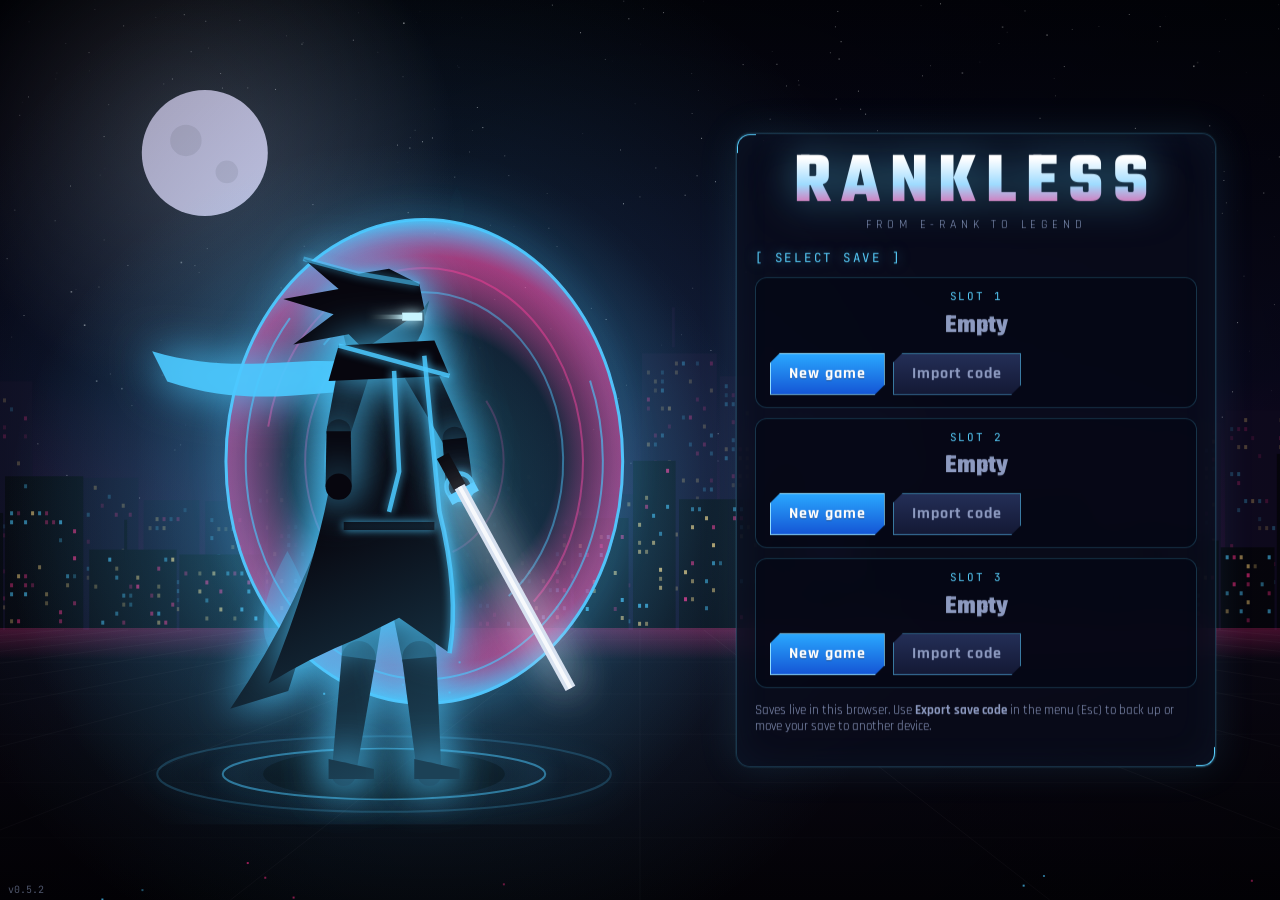
==== index.html @ 07a1e47d "Sound effects and music (v0.5.2) Co-Authored-By: Claude Opus 5.5 <noreply@anthropic.com> Claude-Sess" ====
<!doctype html>
<html lang="en">
<head>
<meta charset="utf-8">
<meta name="viewport" content="width=device-width, initial-scale=1, viewport-fit=cover, user-scalable=no">
<meta name="theme-color" content="#05060d">
<title>Rankless</title>
<meta name="description" content="Rankless - rise from the weakest E-Rank Breaker. Clear gates, hunt loot, bind monsters and climb the ranks.">
<link rel="preconnect" href="https://fonts.googleapis.com">
<link rel="preconnect" href="https://fonts.gstatic.com" crossorigin>
<link href="https://fonts.googleapis.com/css2?family=Teko:wght@500;600;700&family=Rajdhani:wght@500;600;700&family=JetBrains+Mono:wght@500;700&display=swap" rel="stylesheet">
</head>
<body>
<canvas id="scene"></canvas>

<!-- MAIN MENU / SAVE SLOTS -->
<section id="scr-slots" class="scr">
  <div class="slots-panel win sys">
    <div class="logo">RANKLESS</div>
    <div class="tagline">From E-Rank to legend</div>
    <div class="bt">[ SELECT SAVE ]</div>
    <div id="slotList" class="slotlist"></div>
    <p class="muted small-note">Saves live in this browser. Use <b>Export save code</b> in the menu (Esc) to back up or move your save to another device.</p>
  </div>
</section>

<!-- CREATE -->
<section id="scr-create" class="scr">
  <div class="create-panel win sys">
    <div class="logo">RANKLESS</div>
    <div class="tagline">From E-Rank to legend</div>
    <label class="lbl" for="cName">Your name, Breaker</label>
    <input id="cName" type="text" maxlength="14" placeholder="VANTA" autocomplete="off" spellcheck="false">
    <label class="lbl">Choose your power</label>
    <div id="affList" class="affs"></div>
    <button class="btn primary big" data-a="create">AWAKEN</button>
    <button class="btn small back" data-a="menuMain">‹ Back to saves</button>
  </div>
</section>

<!-- HOME -->
<section id="scr-home" class="scr">
  <header id="topbar" class="topbar"></header>
  <div id="homeActions" class="home-actions"></div>
  <div id="sheet" class="sheet">
    <div class="sheet-head"><h2 id="sheetTitle"></h2><button class="ibtn" data-a="closeSheet">✕</button></div>
    <div id="sheetBody" class="sheet-body"></div>
  </div>
  <nav class="nav">
    <button data-a="sheet" data-id="home"><span class="ic"></span>Home</button>
    <button data-a="sheet" data-id="gates"><span class="ic"></span>Gates</button>
    <button data-a="sheet" data-id="arena"><span class="ic"></span>Arena</button>
    <button data-a="sheet" data-id="hero"><span class="ic"></span>Champion</button>
    <button data-a="sheet" data-id="bag"><span class="ic"></span>Bag</button>
    <button data-a="sheet" data-id="legion"><span class="ic"></span>Legion</button>
  </nav>
</section>

<!-- BATTLE -->
<section id="scr-battle" class="scr">
  <div class="b-top">
    <button class="ibtn" data-a="exit" title="Leave">‹</button>
    <button class="ibtn" data-a="menu" title="Menu (Esc)">☰</button>
    <div id="bTitle" class="b-title"></div>
    <span class="sp"></span>
    <button id="bFarm" class="tbtn" data-a="farm">Farm: Off</button>
    <button id="bAuto" class="tbtn" data-a="auto">AUTO SKILLS</button>
    <button id="bSpeed" class="tbtn" data-a="speed">x1</button>
  </div>
  <div id="bBoss" class="b-boss"><b></b><div class="bar"><i></i></div></div>
  <div id="bParty" class="b-party"></div>
  <div id="bSkills" class="b-skills"></div>
  <div id="bResult" class="b-result"></div>
</section>

<div id="toasts"></div>
<div id="modal"></div>

<script>
/* Loads the newest game files. version.json is fetched fresh every time, and every
   file is requested with ?v=<version>, so a new patch is picked up on the next reload. */
(function(){
  const FILES = ['js/data.js','js/state.js','js/art.js','js/battle.js','js/ui.js','js/audio.js','js/menu.js','js/main.js'];
  function boot(info){
    window.GAME_PATCH = info; window.GAME_VERSION = info.version;
    const v = encodeURIComponent(info.version);
    const css = document.createElement('link'); css.rel = 'stylesheet'; css.href = 'style.css?v=' + v; document.head.appendChild(css);
    FILES.forEach(f => { const s = document.createElement('script'); s.src = f + '?v=' + v; s.async = false; document.body.appendChild(s); });
  }
  fetch('version.json?t=' + Date.now(), {cache:'no-store'})
    .then(r => r.ok ? r.json() : Promise.reject())
    .then(boot)
    .catch(() => boot({version:'dev', title:'', notes:[]}));
})();
</script>
</body>
</html>
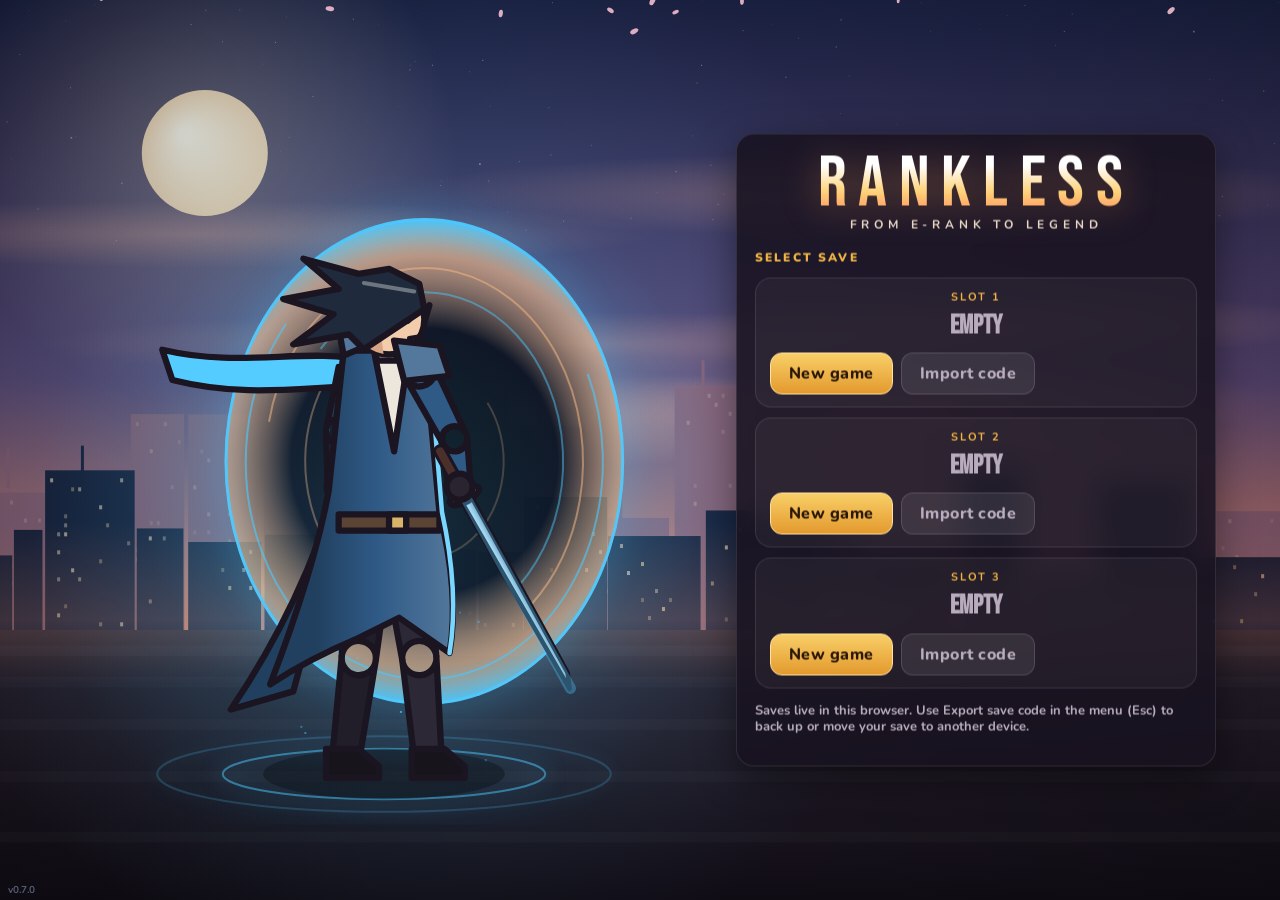
==== commit 3ff99e92: "New look: warm illustrated art style and UI redesign (v0.7.0) Co-Authored-By: Claude Opus 5.5 <norep" ====
--- a/index.html
+++ b/index.html
@@ -3,12 +3,12 @@
 <head>
 <meta charset="utf-8">
 <meta name="viewport" content="width=device-width, initial-scale=1, viewport-fit=cover, user-scalable=no">
-<meta name="theme-color" content="#05060d">
+<meta name="theme-color" content="#14101c">
 <title>Rankless</title>
 <meta name="description" content="Rankless - rise from the weakest E-Rank Breaker. Clear gates, hunt loot, bind monsters and climb the ranks.">
 <link rel="preconnect" href="https://fonts.googleapis.com">
 <link rel="preconnect" href="https://fonts.gstatic.com" crossorigin>
-<link href="https://fonts.googleapis.com/css2?family=Teko:wght@500;600;700&family=Rajdhani:wght@500;600;700&family=JetBrains+Mono:wght@500;700&display=swap" rel="stylesheet">
+<link href="https://fonts.googleapis.com/css2?family=Bebas+Neue&family=Nunito:wght@500;700;800;900&display=swap" rel="stylesheet">
 </head>
 <body>
 <canvas id="scene"></canvas>
@@ -18,7 +18,7 @@
   <div class="slots-panel win sys">
     <div class="logo">RANKLESS</div>
     <div class="tagline">From E-Rank to legend</div>
-    <div class="bt">[ SELECT SAVE ]</div>
+    <div class="bt">SELECT SAVE</div>
     <div id="slotList" class="slotlist"></div>
     <p class="muted small-note">Saves live in this browser. Use <b>Export save code</b> in the menu (Esc) to back up or move your save to another device.</p>
   </div>
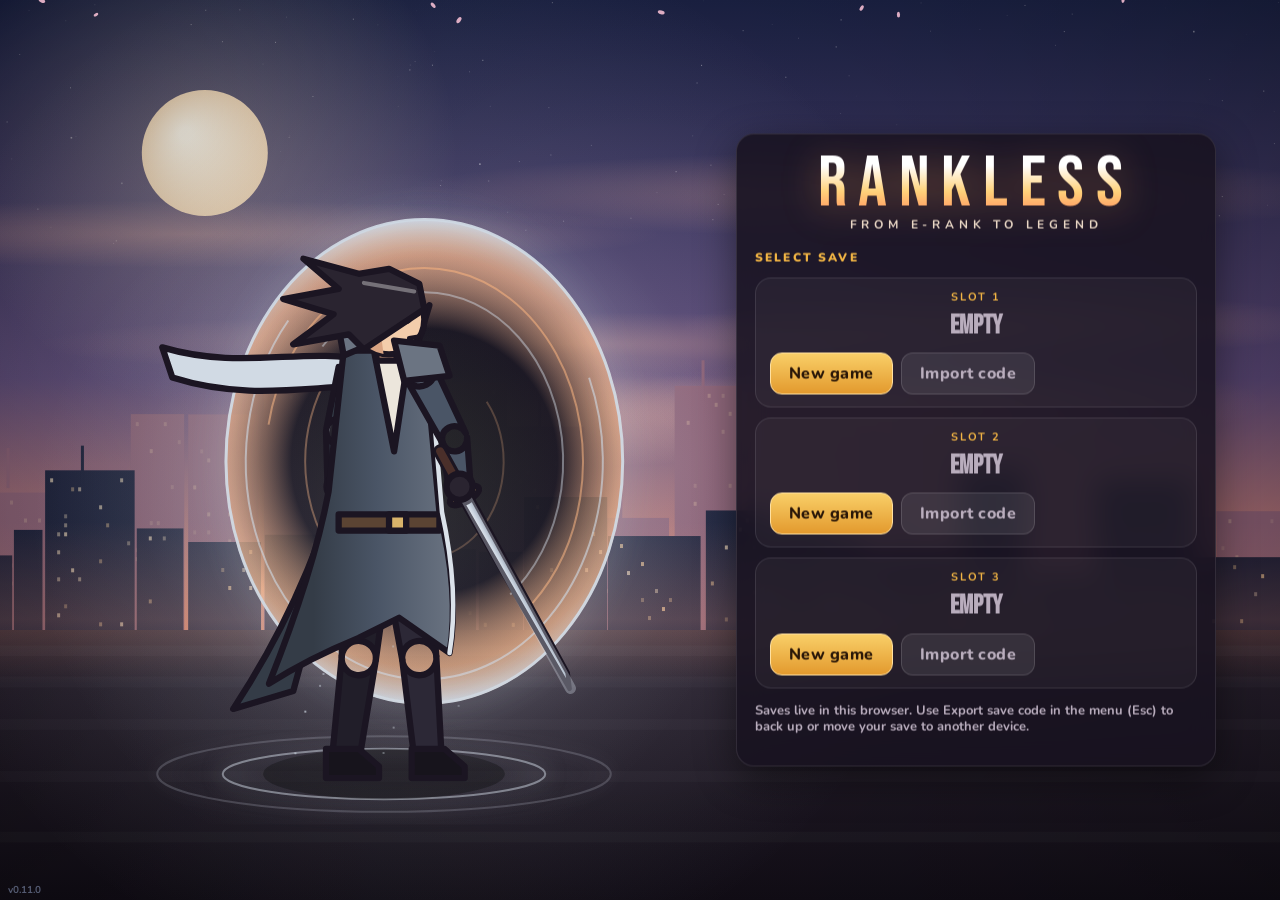
==== commit 3a7cbd04: "One hero with weapon enchantments, Rift Diamonds, clearer costs, 3-4h balance (v0.11.0) Co-Authored-" ====
--- a/index.html
+++ b/index.html
@@ -31,8 +31,8 @@
     <div class="tagline">From E-Rank to legend</div>
     <label class="lbl" for="cName">Your name, Breaker</label>
     <input id="cName" type="text" maxlength="14" placeholder="VANTA" autocomplete="off" spellcheck="false">
-    <label class="lbl">Choose your power</label>
-    <div id="affList" class="affs"></div>
+    <div id="affList" class="affs" hidden></div>
+    <p class="create-note">You start as a Breaker with a plain steel blade. Later you can <b>enchant your weapon</b> with Flame, Storm, Void or Blood.</p>
     <button class="btn primary big" data-a="create">AWAKEN</button>
     <button class="btn small back" data-a="menuMain">‹ Back to saves</button>
   </div>
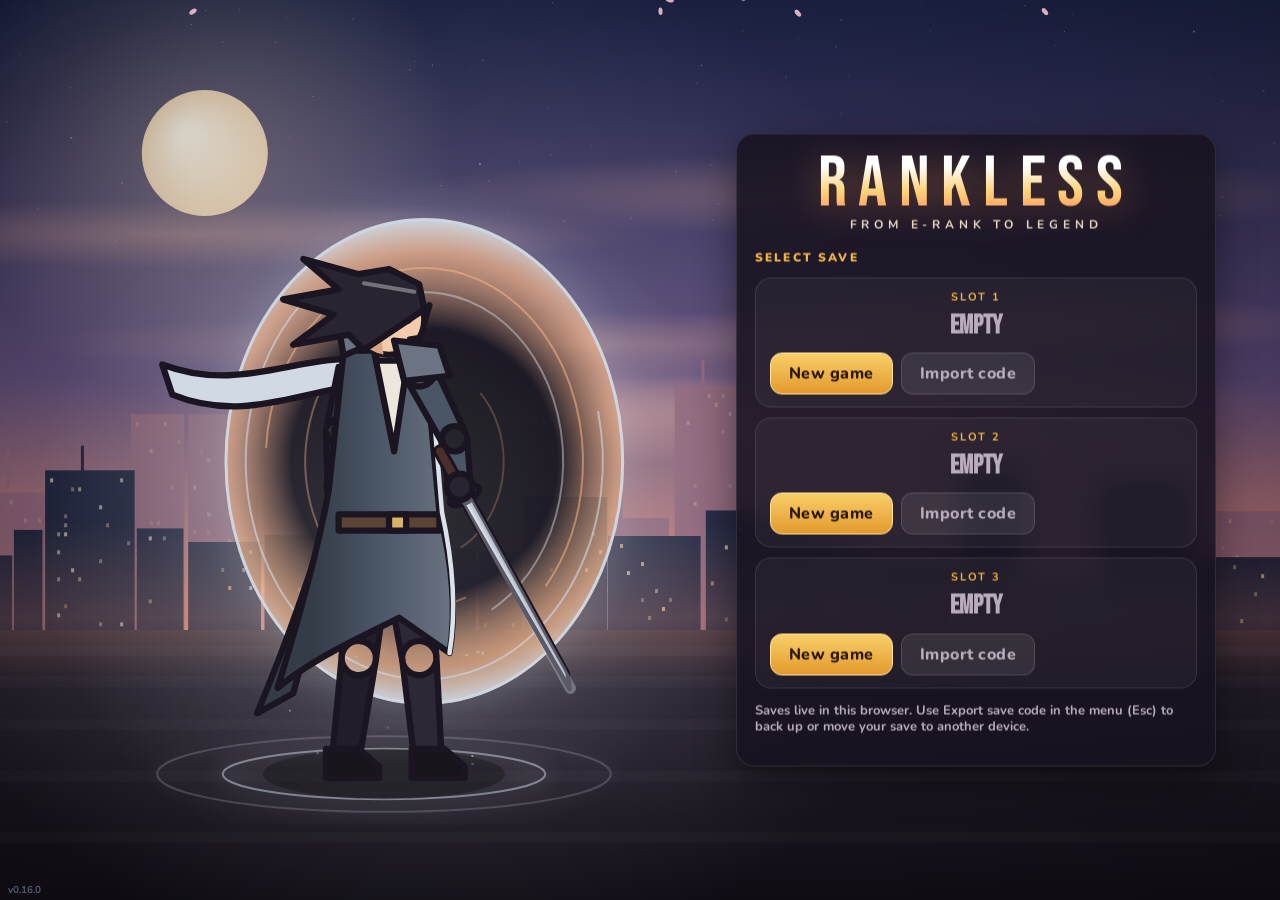
==== commit 772b1edd: "v0.16.0 Fair Fights: spam fix, enemy damage rework, BREAK bar, honest recommended power, Training To" ====
--- a/index.html
+++ b/index.html
@@ -51,6 +51,7 @@
     <button data-a="sheet" data-id="gates"><span class="ic"></span>Gates</button>
     <button data-a="sheet" data-id="arena"><span class="ic"></span>Arena</button>
     <button data-a="sheet" data-id="hero"><span class="ic"></span>Champion</button>
+    <button data-a="sheet" data-id="stats"><span class="ic"></span>Stats</button>
     <button data-a="sheet" data-id="bag"><span class="ic"></span>Bag</button>
     <button data-a="sheet" data-id="legion"><span class="ic"></span>Legion</button>
   </nav>
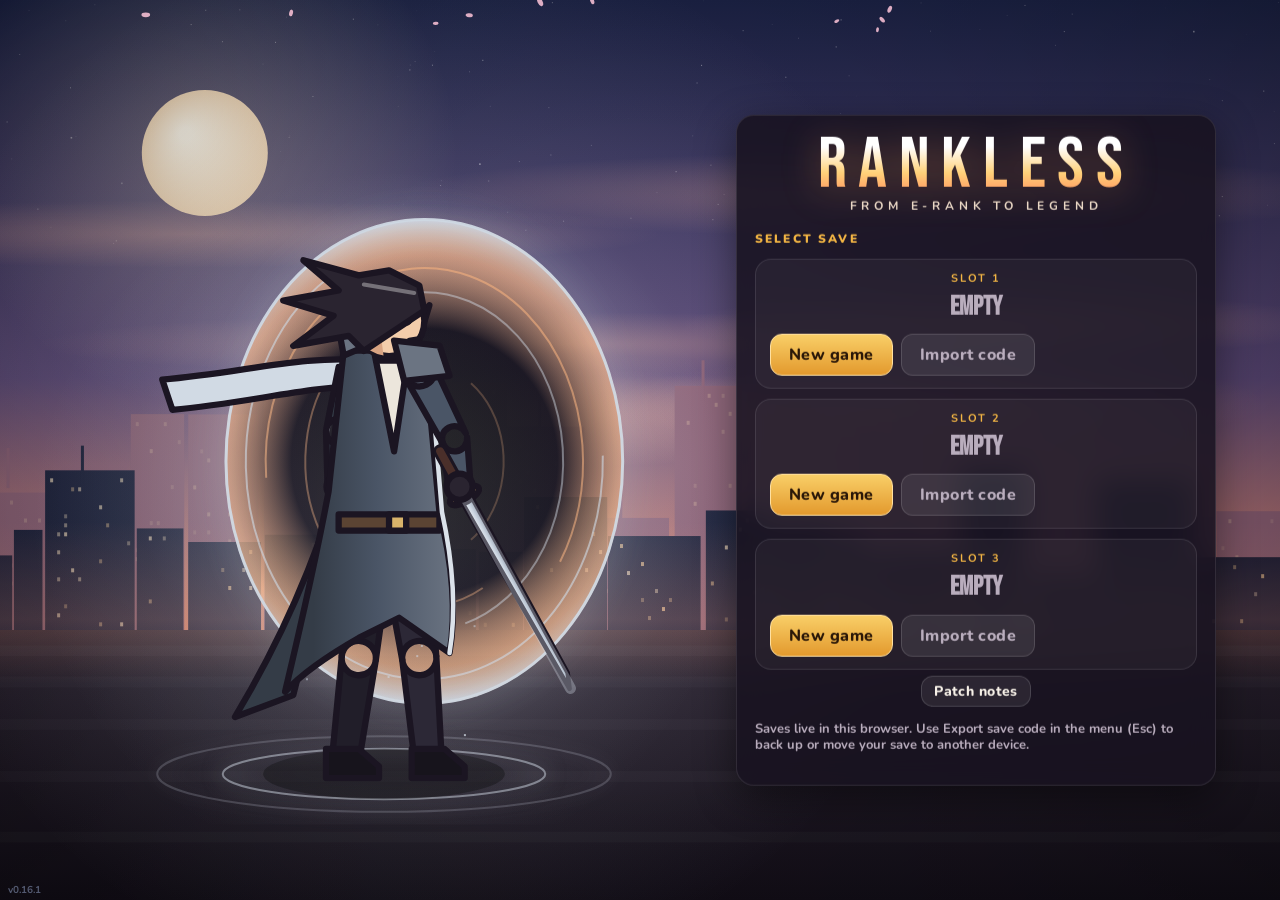
==== commit 7912b7c7: "v0.16.1 Smooth Flow: quiet update note, themed Training Tower, auto attack, arena next fight Co-Auth" ====
--- a/index.html
+++ b/index.html
@@ -20,6 +20,7 @@
     <div class="tagline">From E-Rank to legend</div>
     <div class="bt">SELECT SAVE</div>
     <div id="slotList" class="slotlist"></div>
+    <button class="btn small" data-a="patchNotes" style="margin:6px auto 0;display:block">Patch notes</button>
     <p class="muted small-note">Saves live in this browser. Use <b>Export save code</b> in the menu (Esc) to back up or move your save to another device.</p>
   </div>
 </section>
@@ -65,6 +66,7 @@
     <div id="bTitle" class="b-title"></div>
     <span class="sp"></span>
     <button id="bFarm" class="tbtn" data-a="farm">Farm: Off</button>
+    <button id="bAtk" class="tbtn" data-a="autoAtk">AUTO ATTACK</button>
     <button id="bAuto" class="tbtn" data-a="auto">AUTO SKILLS</button>
     <button id="bSpeed" class="tbtn" data-a="speed">x1</button>
   </div>
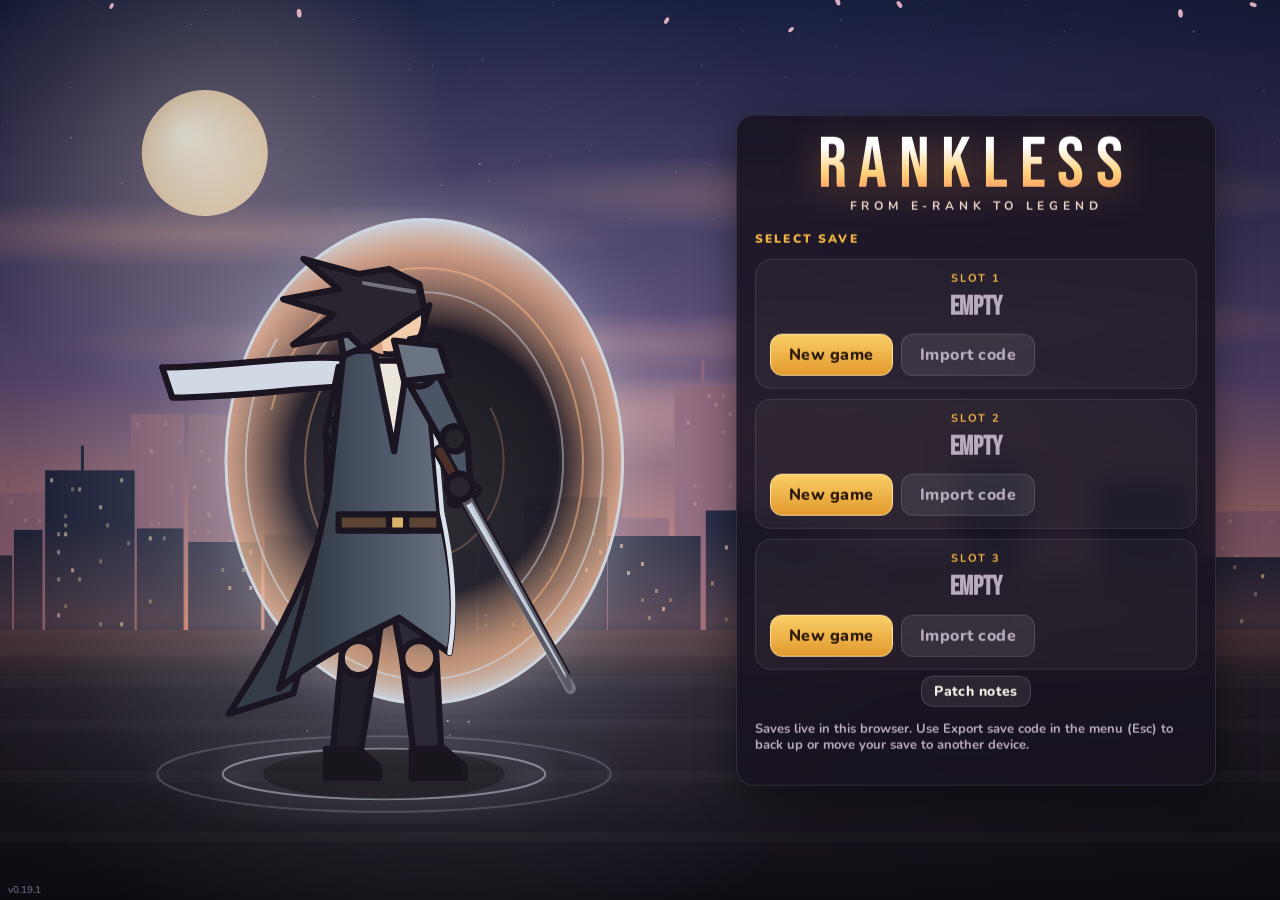
==== commit 0a3dbd42: "v0.19.1 Auto Repeat for the Training Tower Co-Authored-By: Claude Opus 5.5 <noreply@anthropic.com> C" ====
--- a/index.html
+++ b/index.html
@@ -66,6 +66,7 @@
     <div id="bTitle" class="b-title"></div>
     <span class="sp"></span>
     <button id="bFarm" class="tbtn" data-a="farm">Farm: Off</button>
+    <button id="bRep" class="tbtn" data-a="towerRepeat" hidden>AUTO REPEAT</button>
     <button id="bAtk" class="tbtn" data-a="autoAtk">AUTO ATTACK</button>
     <button id="bAuto" class="tbtn" data-a="auto">AUTO SKILLS</button>
     <button id="bSpeed" class="tbtn" data-a="speed">x1</button>
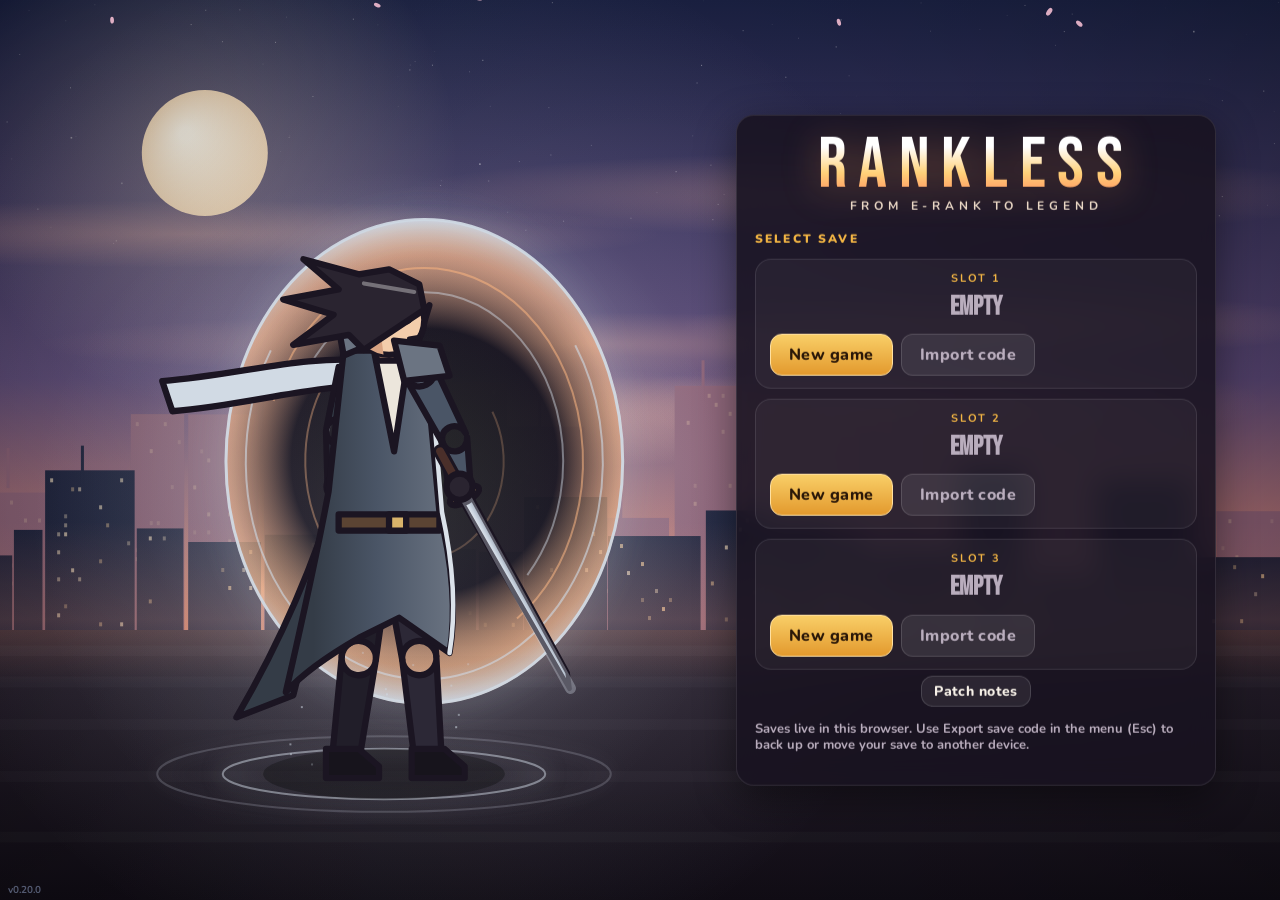
==== commit 0a0826a2: "v0.20.0 Real Fights: mash blocks instead of auto-parry, lifesteal cap, softer enemy hits, Skills tab" ====
--- a/index.html
+++ b/index.html
@@ -53,6 +53,7 @@
     <button data-a="sheet" data-id="arena"><span class="ic"></span>Arena</button>
     <button data-a="sheet" data-id="hero"><span class="ic"></span>Champion</button>
     <button data-a="sheet" data-id="stats"><span class="ic"></span>Stats</button>
+    <button data-a="sheet" data-id="skills"><span class="ic"></span>Skills</button>
     <button data-a="sheet" data-id="bag"><span class="ic"></span>Bag</button>
     <button data-a="sheet" data-id="legion"><span class="ic"></span>Legion</button>
   </nav>
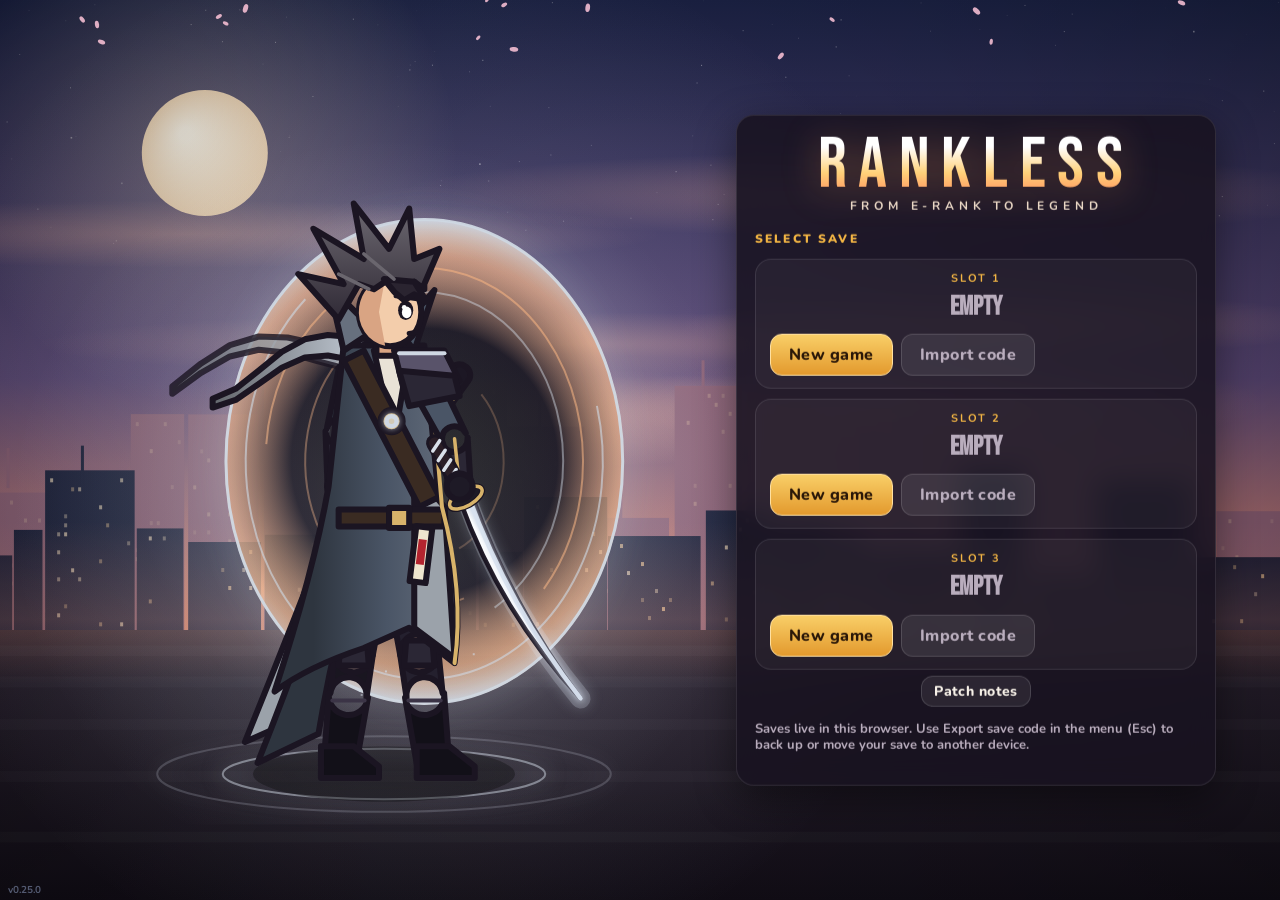
==== commit 939b0934: "v0.25.0 Kami Trials: god bosses, paragon cap, endgame goals, talents tab, hero redesign, no ult popu" ====
--- a/index.html
+++ b/index.html
@@ -53,6 +53,7 @@
     <button data-a="sheet" data-id="arena"><span class="ic"></span>Arena</button>
     <button data-a="sheet" data-id="hero"><span class="ic"></span>Champion</button>
     <button data-a="sheet" data-id="stats"><span class="ic"></span>Stats</button>
+    <button data-a="sheet" data-id="talents"><span class="ic"></span>Talents</button>
     <button data-a="sheet" data-id="skills"><span class="ic"></span>Skills</button>
     <button data-a="sheet" data-id="bag"><span class="ic"></span>Bag</button>
     <button data-a="sheet" data-id="legion"><span class="ic"></span>Legion</button>
